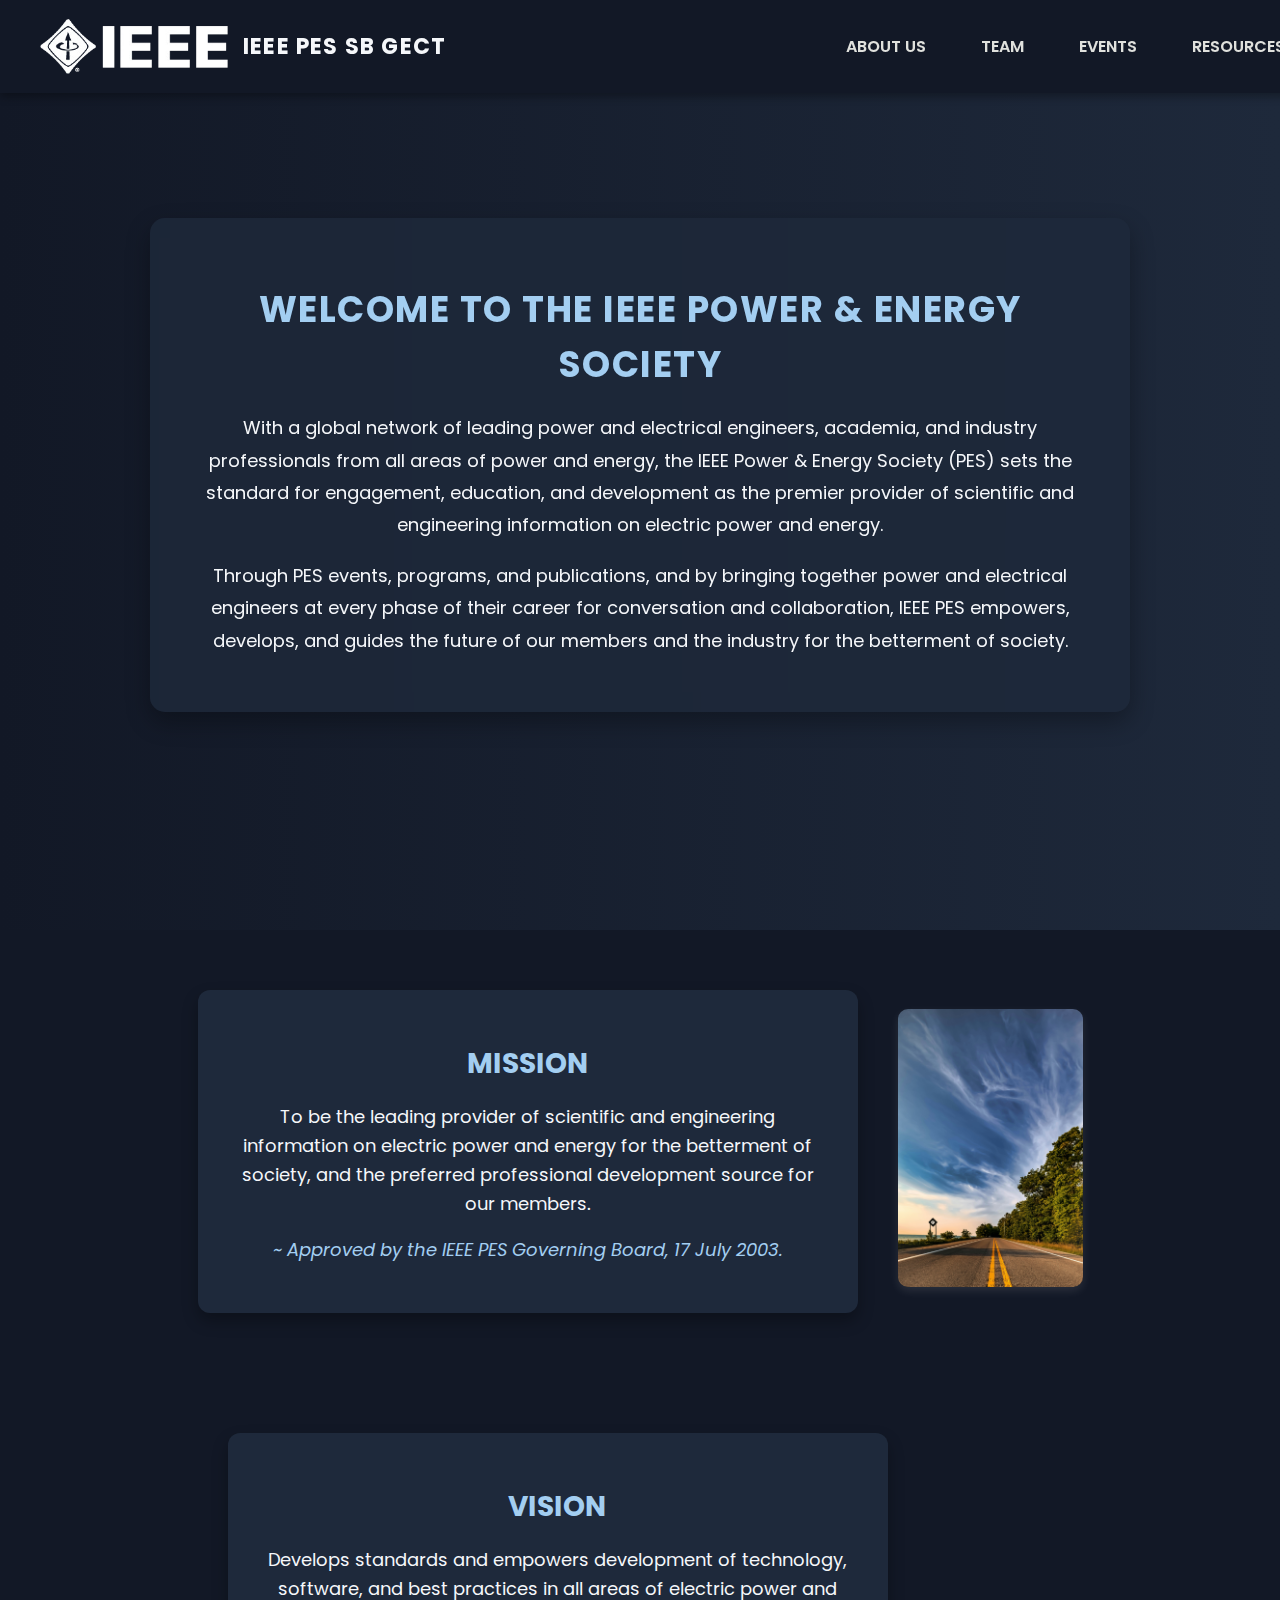
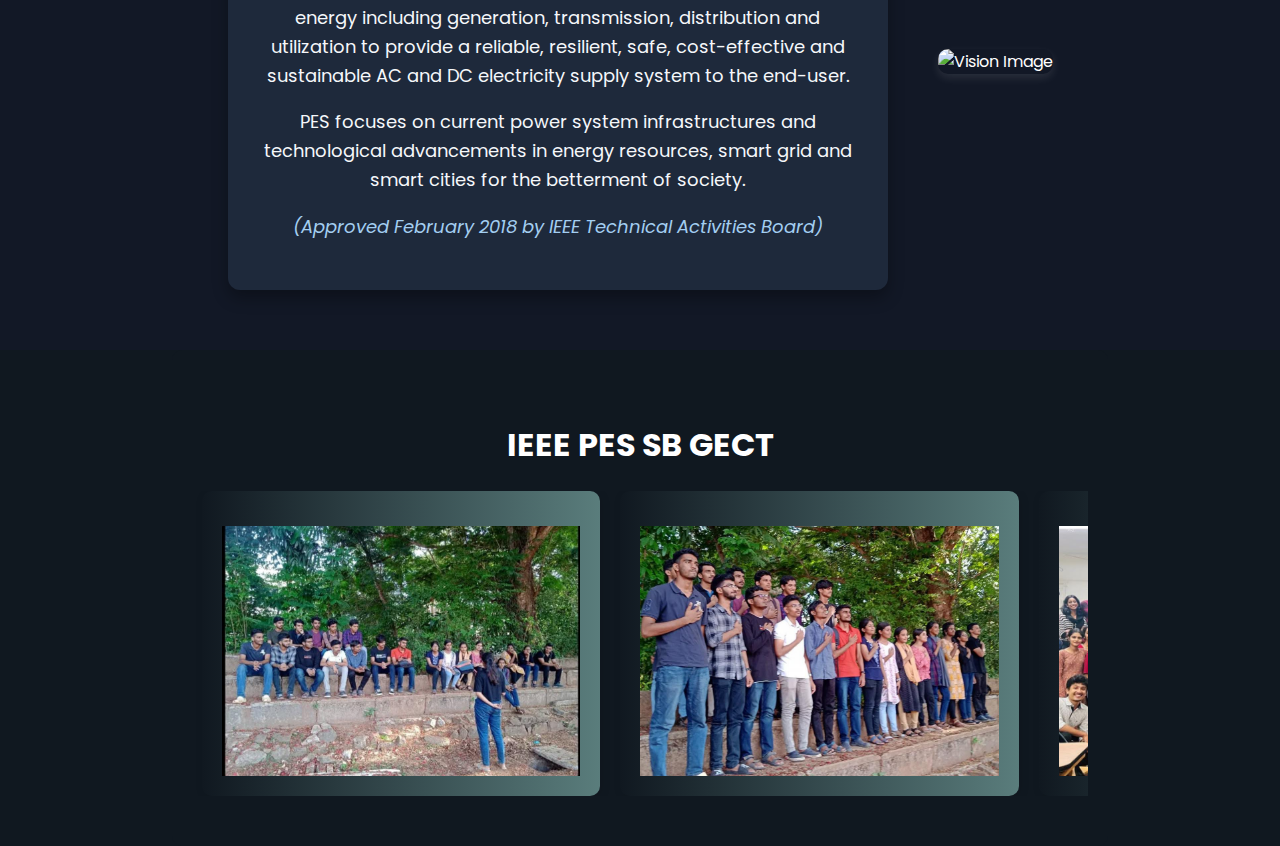
==== index.html @ 32d21b10 "Add files via upload" ====
<!DOCTYPE html>
<html lang="en">
<head>
    <meta charset="UTF-8">
    <meta name="viewport" content="width=device-width, initial-scale=1.0">
    <title>IEEE PES SB GECT</title>
    <link rel="stylesheet" href="style.css">
</head>
<body>

    <header>
        <nav class="navbar">
            <div class="logo-container">
                <img src="ieee.png" alt="IEEE Logo" class="logo">
                <span class="site-title">IEEE PES SB GECT</span>
            </div>
            <ul class="nav-links" id="nav-links">
                <li><a href="#about">ABOUT US</a></li>
                <li><a href="team.html">TEAM</a></li>
                <li><a href="events.html">EVENTS</a></li>
                <li><a href="resources.html">RESOURCES</a></li>
            </ul>
            <div class="menu-icon" id="menu-icon">
                <span></span>
                <span></span>
                <span></span>
            </div>
        </nav>
    </header> 
    
    <section class="hero">
        <div class="hero-content">
            <h1>Welcome to the IEEE Power & Energy Society</h1>
            <p>
                With a global network of leading power and electrical engineers, academia, and industry professionals from all areas of power and energy, the IEEE Power & Energy Society (PES) sets the standard for engagement, education, and development as the premier provider of scientific and engineering information on electric power and energy.
            </p>
            <p>
                Through PES events, programs, and publications, and by bringing together power and electrical engineers at every phase of their career for conversation and collaboration, IEEE PES empowers, develops, and guides the future of our members and the industry for the betterment of society.
            </p>
        </div>
    </section> 
    
    <section class="mission">
        <div class="mission-content">
            <h2>MISSION</h2>
            <p>
                To be the leading provider of scientific and engineering information on electric power and energy for the betterment of society, and the preferred professional development source for our members.
            </p>
            <p class="mission-approval">
                ~ Approved by the IEEE PES Governing Board, 17 July 2003.
            </p>
        </div>
        <div class="mission-image">
            <img src="mission.jpg" alt="Mission Image">
        </div>
    </section>

    <section class="vision">
        <div class="vision-content">
            <h2>VISION</h2>
            <p>
                Develops standards and empowers development of technology, software, and best practices in all areas of electric power and energy including generation, transmission, distribution and utilization to provide a reliable, resilient, safe, cost-effective and sustainable AC and DC electricity supply system to the end-user.
            </p>
            <p>
                PES focuses on current power system infrastructures and technological advancements in energy resources, smart grid and smart cities for the betterment of society.
            </p>
            <p class="vision-approval">
                (Approved February 2018 by IEEE Technical Activities Board)
            </p>
        </div>
        <div class="vision-image">
            <img src="vision.jpg" alt="Vision Image">
        </div>
    </section>
    
    <section class="reviews">
        <h1>IEEE PES SB GECT</h1>
        <div class="container">
            
            <div class="review-slider">
                <div class="review-track">
                    <div class="review-card">
                        <div class="reviewer">
                            <img src="cus1.jpg" alt="Reviewer Image">
                        </div>
                    </div>
    
                    <div class="review-card">
                        <div class="reviewer">
                            <img src="cus4.jpg" alt="Reviewer Image">
                        </div>
                    </div>
    
                    <div class="review-card">
                        <div class="reviewer">
                            <img src="cus2.jpg" alt="Reviewer Image">
                        </div>
                    </div>
    
                    <div class="review-card">
                        <div class="reviewer">
                            <img src="cus5.jpg" alt="Reviewer Image">
                        </div>
                    </div>
    
                    <div class="review-card">
                        <div class="reviewer">
                            <img src="cus3.jpg" alt="Reviewer Image">
                        </div>
                    </div>
                </div>
            </div>
        </div>
    </section>

    <script src="script.js"></script>
</body>
</html>
---- style.css ----
/* Full-Width Top Navigation Bar */
@import url('https://fonts.googleapis.com/css2?family=Poppins:wght@300;400;500;600;700&display=swap');
@import url('https://fonts.googleapis.com/css2?family=Bebas+Neue&display=swap');
@import url('https://fonts.googleapis.com/css2?family=Poppins:wght@300;400;600&display=swap');
@import url('https://fonts.googleapis.com/css2?family=Poppins:wght@300;400;600&display=swap');

.navbar {
    display: flex;
    justify-content: space-between;
    align-items: center;
    background: #121826;
    padding: 18px 40px;
    width: 100%;
    position: fixed;
    top: 0;
    left: 0;
    z-index: 1000;
    box-shadow: 0 4px 8px rgba(0, 0, 0, 0.2);
}

/* Logo Container */
.logo-container {
    display: flex;
    align-items: center;
}

/* IEEE Logo */
.logo {
    height: 55px;
    margin-right: 15px;
}

/* Title Text */
.site-title {
    font-size: 22px;
    font-weight: bold;
    color: #F5F7FA; /* Light Grayish White */
    text-transform: uppercase;
    letter-spacing: 1.2px;
}

/* Navigation Links */
.nav-links {
    list-style: none;
    display: flex;
    gap: 30px;
    margin-left: auto;  /* Pushes the links slightly left */
    padding-right: 20px; /* Adds space on the right to avoid cutting off */
    flex-wrap: wrap; /* Ensures responsiveness */
}

.nav-links li {
    display: inline;
}

.nav-links a {
    text-decoration: none;
    color: #F5F7FA; /* Light Gray */
    font-weight: 600;
    padding: 12px 18px;
    border-radius: 6px;
    transition: all 0.3s ease-in-out;
}

.nav-links a:hover {
    background: #1E293B; /* Slightly lighter navy for hover effect */
    color: #00A9FF; /* Bright blue accent */
    box-shadow: 0 4px 10px rgba(0, 169, 255, 0.3);
    transform: translateY(-2px);
}

/* Default - Hidden on larger screens */
.menu-icon {
    display: none;
    flex-direction: column;
    cursor: pointer;
}

/* Hamburger bars */
.menu-icon span {
    width: 30px;
    height: 3px;
    background-color: white;
    margin: 5px;
    border-radius: 5px;
    transition: all 0.3s ease-in-out;
}

/* Show menu icon on smaller screens */
@media (max-width: 768px) {
    .menu-icon {
        display: flex;
    }
}

/* Responsive Design */
@media (max-width: 768px) {
    .nav-links {
        display: none;
        flex-direction: column;
        position: absolute;
        top: 70px;
        right: 30px;
        background: #1E293B; /* Dark background for mobile menu */
        padding: 15px;
        border-radius: 12px;
        box-shadow: 0 8px 16px rgba(0, 0, 0, 0.3);
    }

    .nav-links.active {
        display: flex;
    }


}  

/* Main Hero Section */
.hero {
    display: flex;
    align-items: center;
    justify-content: center;
    text-align: center;
    min-height: 90vh;
    background: linear-gradient(to right, #121826, #1E293B); /* Dark gradient background */
    color: #F5F7FA; /* Light text for contrast */
    padding: 60px 20px;
}

.hero-content {
    max-width: 900px;
    background: rgba(30, 41, 59, 0.8); /* Semi-transparent dark box */
    padding: 40px;
    border-radius: 15px; /* Rounded edges for a soft, modern feel */
    box-shadow: 0 10px 25px rgba(0, 0, 0, 0.3); /* Depth effect */
    backdrop-filter: blur(8px); /* Slight blur for glassmorphism effect */
}

.hero-content h1 {
    font-size: 36px;
    font-weight: bold;
    margin-bottom: 20px;
    color: #A3CEF1; /* Soft sky blue for title */
    text-transform: uppercase;
    letter-spacing: 1.5px;
}

.hero-content p {
    font-size: 18px;
    line-height: 1.8;
    margin-bottom: 15px;
}

/* Responsive Design */
@media (max-width: 768px) {
    .hero {
        padding: 40px 15px;
    }

    .hero-content {
        padding: 30px;
    }

    .hero-content h1 {
        font-size: 28px;
    }

    .hero-content p {
        font-size: 16px;
    }
}

/* MISSION Section */
.mission {
    display: flex;
    align-items: center;
    justify-content: center;
    background: #121826; /* Dark background */
    padding: 60px 20px;
}

.mission-content {
    background: #1E293B; /* Slightly lighter dark blue box */
    color: #F5F7FA; /* Light Grayish White for readability */
    padding: 30px;
    border-radius: 12px; /* Rounded edges */
    max-width: 600px; /* Ensures content is well-aligned */
    box-shadow: 0 8px 16px rgba(0, 0, 0, 0.3); /* Soft shadow for depth */
}

.mission-content h2 {
    font-size: 28px;
    font-weight: bold;
    text-align: center;
    color: #A3CEF1; /* Soft blue accent */
    margin-bottom: 15px;
}

.mission-content p {
    font-size: 18px;
    line-height: 1.6;
    text-align: center;
}

.mission-approval {
    font-size: 16px;
    font-style: italic;
    margin-top: 15px;
    text-align: center;
    color: #A3CEF1;
}

/* Mission Image */
.mission-image {
    margin-left: 40px; /* Spacing between text and image */
}

.mission-image img {
    width: 185px; /* Adjust size as per need */
    height: auto;
    border-radius: 10px; /* Slight rounding on image edges */
    box-shadow: 0 4px 10px rgba(255, 255, 255, 0.1); /* Subtle shadow */
}

/* Responsive Design */
@media (max-width: 768px) {
    .mission {
        flex-direction: column;
        text-align: center;
    }

    .mission-image {
        margin-top: 20px;
        margin-left: 0;
    }

    .mission-image img {
        width: 180px;
    }
}

.vision {
    display: flex;
    align-items: center;
    justify-content: center;
    background: #121826; /* Dark background */
    padding: 60px 20px;
}

.vision-content {
    background: #1E293B; /* Slightly lighter dark blue box */
    color: #F5F7FA; /* Light Grayish White for readability */
    padding: 30px;
    border-radius: 12px; /* Rounded edges */
    max-width: 600px; /* Ensures content is well-aligned */
    box-shadow: 0 8px 16px rgba(0, 0, 0, 0.3); /* Soft shadow for depth */
}

.vision-content h2 {
    font-size: 28px;
    font-weight: bold;
    text-align: center;
    color: #A3CEF1; /* Soft blue accent */
    margin-bottom: 15px;
}

.vision-content p {
    font-size: 18px;
    line-height: 1.6;
    text-align: center;
}

.vision-approval {
    font-size: 16px;
    font-style: italic;
    margin-top: 15px;
    text-align: center;
    color: #A3CEF1;
}

/* Vision Image */
.vision-image {
    margin-left: 50px; /* Increased spacing between text and image */
}

.vision-image img {
    width: 440px; /* Increased size for better visibility */
    height: auto;
    border-radius: 10px; /* Slight rounding on image edges */
    box-shadow: 0 4px 10px rgba(255, 255, 255, 0.1); /* Subtle shadow */
}

/* Responsive Design */
@media (max-width: 768px) {
    .vision {
        flex-direction: column;
        text-align: center;
    }

    .vision-image {
        margin-top: 20px;
        margin-left: 0;
    }

    .vision-image img {
        width: 280px; /* Slightly increased size on mobile */
    }
}

/* General Styles */
body {
    font-family: Arial, sans-serif;
    background-color: #101820;
    color: #121826;
    margin: 0;
    padding: 0;
}

/* Chairperson Section */
.chairperson {
    display: flex;
    align-items: center;
    justify-content: center;
    flex-wrap: wrap;
    background: linear-gradient(to right, #1B263B, #415A77); /* Dark Navy to Steel Blue */
    color: white;
    padding: 60px 20px;
    border-radius: 12px;
    max-width: 90%;
    margin: 50px auto;
    box-shadow: 0 8px 16px rgba(0, 0, 0, 0.4);
}

/* Image Styling */
.chairperson-image img {
    width: 250px;
    height: 250px;
    object-fit: cover;
    border-radius: 50%;
    border: 5px solid #A3CEF1;
}

/* Content Styling */
.chairperson-content {
    max-width: 600px;
    margin-left: 40px;
}

.chairperson-content h2 {
    font-size: 28px;
    margin-bottom: 10px;
    color: #A3CEF1;
}

.chairperson-content h3 {
    font-size: 24px;
    margin-bottom: 10px;
    color: #E7ECEF;
}

.chairperson-content p {
    font-size: 20px;
    line-height: 1.6;
    margin-bottom: 12px;
}

/* Responsive Design */
@media (max-width: 768px) {
    .chairperson {
        flex-direction: column;
        text-align: center;
        padding: 40px 15px;
    }

    .chairperson-image img {
        width: 200px;
        height: 200px;
    }

    .chairperson-content {
        margin-left: 0;
        margin-top: 20px;
    }
}

.secretary {
    display: flex;
    align-items: center;
    justify-content: center;
    flex-wrap: wrap;
    background: linear-gradient(to right, #0D1B2A, #1B263B); /* Darker Gradient */
    color: white;
    padding: 60px 20px;
    border-radius: 12px;
    max-width: 90%;
    margin: 50px auto;
    box-shadow: 0 8px 16px rgba(0, 0, 0, 0.5);
}

.secretary-content {
    display: flex;
    align-items: center;
    gap: 20px; /* Adds space between image and text */
    max-width: 800px;
    text-align: left;
}

.secretary-image img {
    width: 250px;
    height: 250px;
    object-fit: cover;
    border-radius: 50%;
    border: 5px solid #A3CEF1;
}

.secretary-text {
    flex: 1; /* Takes remaining space */
}

.secretary h2 {
    font-size: 28px;
    text-transform: uppercase;
    color: #A3CEF1; /* Soft Sky Blue */
    margin-bottom: 10px;
}

.secretary h3 {
    font-size: 24px;
    font-weight: bold;
    color: #E0E1DD; /* Light Gray */
    margin-bottom: 15px;
}

.secretary p {
    font-size: 18px;
    line-height: 1.6;
    color: #F5F7FA; /* Light Grayish White */
    margin-bottom: 10px;
}

/* Responsive Design */
@media (max-width: 600px) {
    .secretary-content {
        flex-direction: column;
        text-align: center;
    }

    .secretary-image img {
        width: 120px;
        height: 120px;
    }
}

.chairperson-content, .secretary-content {
    font-family: "Poppins", sans-serif;
    font-weight: 400; /* Normal weight */
    font-size: 18px;
    line-height: 1.6;
    color: #F5F7FA; /* Light Grayish White */
}

.faculty-advisor {
    display: flex;
    align-items: center;
    justify-content: center;
    flex-wrap: wrap;
    background: linear-gradient(to right, #0D1B2A, #1B263B); /* Darker Gradient */
    color: white;
    padding: 60px 20px;
    border-radius: 12px;
    max-width: 90%;
    margin: 50px auto;
    box-shadow: 0 8px 16px rgba(0, 0, 0, 0.5);
}

.faculty-advisor-content {
    display: flex;
    align-items: center;
    gap: 20px; /* Adds space between image and text */
    max-width: 800px;
    text-align: left;
}

.faculty-image img {
    width: 250px;
    height: 250px;
    object-fit: cover;
    border-radius: 50%;
    border: 5px solid #A3CEF1;
}

.faculty-text {
    flex: 1; /* Takes remaining space */
}

.faculty-advisor h2 {
    font-size: 28px;
    text-transform: uppercase;
    color: #A3CEF1; /* Soft Sky Blue */
    margin-bottom: 10px;
}

.faculty-advisor h3 {
    font-size: 24px;
    font-weight: bold;
    color: #E0E1DD; /* Light Gray */
    margin-bottom: 15px;
}

.faculty-advisor p {
    font-size: 18px;
    line-height: 1.6;
    color: #F5F7FA; /* Light Grayish White */
    margin-bottom: 10px;
}

/* Responsive Design */
@media (max-width: 600px) {
    .faculty-advisor-content {
        flex-direction: column;
        text-align: center;
    }

    .faculty-image img {
        width: 120px;
        height: 120px;
    }
}

.faculty-advisor-content {
    font-family: "Poppins", sans-serif;
    font-weight: 400; /* Normal weight */
    font-size: 18px;
    line-height: 1.6;
    color: #F5F7FA; /* Light Grayish White */
}

/* General Styling */
/* Navbar */
.navbar {
    display: flex;
    justify-content: space-between;
    align-items: center;
    background: #121826;
    padding: 18px 40px;
    width: 100%;
    position: fixed;
    top: 0;
    left: 0;
    z-index: 1000;
    box-shadow: 0 4px 8px rgba(0, 0, 0, 0.3);
}

.logo-container {
    display: flex;
    align-items: center;
}

.logo {
    height: 55px;
    margin-right: 15px;
}

.site-title {
    font-size: 22px;
    font-weight: bold;
    color: #F5F7FA;
    text-transform: uppercase;
    letter-spacing: 1.2px;
}

.nav-links {
    list-style: none;
    display: flex;
    gap: 25px;
}

.nav-links a {
    text-decoration: none;
    color: #E0E1DD;
    font-weight: 600;
    padding: 10px 15px;
    border-radius: 6px;
    transition: all 0.3s ease-in-out;
}

.nav-links a:hover, .nav-links .active {
    background: #415A77;
    color: #F5F7FA;
    box-shadow: 0 4px 10px rgba(65, 90, 119, 0.3);
    transform: translateY(-2px);
}

/* Events Section */
.events {
    padding: 100px 20px;
    text-align: center;
}

.section-title {
    font-family: 'Bebas Neue', sans-serif;
    font-size: 48px;  /* Adjust as needed */
    font-weight: bold;
    text-align: center;
    color: #E7ECEF; /* Light grayish blue */
    text-transform: uppercase;
    letter-spacing: 2px;
    margin-top: 30px;
    
}

/* Event Box */
/* Event Box - CIRCUITEX 2.0 */
.event-box {
    display: flex;
    flex-wrap: wrap;
    align-items: center;
    background: linear-gradient(to right, #1B1B2F, #4E6E81); /* Darker Gradient (Same as 2nd event) */
    color: white;
    border-radius: 12px;
    padding: 40px;
    max-width: 90%;
    margin: 30px auto;
    box-shadow: 0 8px 16px rgba(0, 0, 0, 0.5);
    gap: 20px;
    text-align: left;
}

.event-image {
    width: 350px;
    height: auto;
    border-radius: 10px;
    margin-right: 20px;
}

.event-content {
    flex: 2;
    max-width: 600px;
    padding: 10px;
    font-family: "Poppins", sans-serif;
}

.event-content h3 {
    font-size: 28px;
    color: #A3CEF1;
}

.event-content ul {
    padding: 0;
    list-style-type: none;
}

.event-content ul li {
    margin-bottom: 10px;
}

.event-content a {
    color: #00A9FF;
    text-decoration: none;
    font-weight: bold;
}

.event-content a:hover {
    text-decoration: underline;
}

/* Responsive Design */
@media (max-width: 768px) {
    .event-box {
        flex-direction: column;
        text-align: center;
        padding: 20px;
    }

    .event-image img {
        max-width: 300px;
        margin-bottom: 20px;
    }

    .event-content {
        max-width: 100%;
        text-align: center;
    }
}


.event-box-ev {
    display: flex;
    flex-wrap: wrap;
    align-items: center;
    background: linear-gradient(to right, #1B1B2F, #4E6E81); /* Darker Gradient */
    color: white;
    border-radius: 12px;
    padding: 40px;
    max-width: 90%;
    margin: 30px auto;
    box-shadow: 0 8px 16px rgba(0, 0, 0, 0.5);
    gap: 20px;
}

.event-image-ev {
    flex: 1;
    text-align: left;
}

.event-image-ev img {
    width: 100%;
    max-width: 400px;
    border-radius: 8px;
    box-shadow: 0 4px 10px rgba(255, 255, 255, 0.2);
}

.event-content-ev {
    flex: 2;
    padding: 10px;
    text-align: left;
    font-family: "Poppins", sans-serif;
}

.event-content-ev h3 {
    font-size: 28px;
    font-weight: 600;
    margin-bottom: 10px;
}

.event-content-ev ul {
    padding-left: 20px;
    margin-bottom: 10px;
}

.event-content-ev ul li {
    font-size: 16px;
}

/* Registration Link */
.event-content-ev a {
    color: #00A9FF;
    text-decoration: none;
    font-weight: 600;
}

.event-content-ev a:hover {
    text-decoration: underline;
}

/* Responsive Design */
@media (max-width: 768px) {
    .event-box, .event-box-ev {
        flex-direction: column;
        padding: 20px;
    }

    .event-image img, .event-image-ev img {
        max-width: 300px;
    }

    .event-content, .event-content-ev {
        text-align: left;
    }
}

.resources-container {
    max-width: 900px;
    margin: 40px auto;
    padding: 20px;
}

/* General Page Styling */
body {
    font-family: 'Poppins', sans-serif;
    background-color: #101820; /* Almost Black */
    color: white;
    margin: 0;
    padding: 0;
}

/* Header */
.header {
    background: linear-gradient(to right, #274C77, #6096BA);
    padding: 20px;
    text-align: center;
}

.header h1 {
    font-size: 36px;
    color: #E7ECEF;
    margin: 0;
}

/* Resources Section */
.resources-container {
    max-width: 100vw;
    margin: 40px auto;
    padding: 20px;
}

.resources-container {
    display: flex;
    flex-direction: column;
    align-items: center;
    gap: 40px; /* Adds space between the two resource boxes */
    padding: 50px 10%;
}

.resource-box {
    position: relative;
    width: 100%;
    max-width: 900px;
    padding: 40px;
    border-radius: 15px;
    color: white;
    font-family: 'Poppins', sans-serif;
    box-shadow: 0 10px 30px rgba(0, 0, 0, 0.3);
    overflow: hidden;
    background-size: cover;
    background-position: center;
}

/* Background images for each resource box */
.resource-box:first-child {
    background: linear-gradient(to right, rgba(0, 0, 0, 0.7), rgba(0, 0, 0, 0.5)), 
                url('../images/ieee_resource.jpg') no-repeat center center/cover;
}

.resource-box:last-child {
    background: linear-gradient(to right, rgba(0, 0, 0, 0.7), rgba(0, 0, 0, 0.5)), 
                url('../images/pes_resource.jpg') no-repeat center center/cover;
}

/* Overlay effect to improve text readability */
.resource-box::before {
    content: "";
    position: absolute;
    top: 0;
    left: 0;
    width: 100%;
    height: 100%;
    background: rgba(0, 0, 0, 0.5);
    z-index: 0;
}

/* Make sure text is always on top */
.resource-box h2,
.resource-box p,
.resource-box a {
    position: relative;
    z-index: 1;
}

/* Heading Styling */
.resource-box h2 {
    font-size: 28px;
    margin-bottom: 15px;
    text-transform: uppercase;
    letter-spacing: 1px;
    font-weight: 600;
}

/* Paragraph Styling */
.resource-box p {
    font-size: 16px;
    line-height: 1.8;
    margin-bottom: 15px;
}

/* Link Styling */
.resource-box a {
    color: #A3CEF1;
    font-weight: bold;
    text-decoration: none;
    transition: color 0.3s;
}

.resource-box a:hover {
    color: #F5F7FA;
}
.resource-image2 {
    flex-shrink: 0;
    display: flex;
    justify-content: center;
    align-items: center;
    width: 320px; /* Fixed width for the box */
    height: 200px; /* Fixed height for the box */
    overflow: hidden; /* Prevents image from exceeding the box */
    border-radius: 10px;
    box-shadow: 0 5px 15px rgba(0, 0, 0, 0.3);
    background: rgba(255, 255, 255, 0.1); /* Optional background for aesthetics */
}

.resource-image2 img {
    width: 100%;
    height: 100%;
    object-fit: cover; /* Ensures image scales properly within the box */
    border-radius: 10px;
}
@media screen and (max-width: 768px) {
    .resource-box {
        flex-direction: column;
        text-align: center;
        padding: 20px;
    }

    .resource-content {
        text-align: center;
    }

    .resource-image img {
        width: 80%;
        max-width: 300px;
    }
}

.reviews {
    background-color: #101820 !important;
    width: 70%;
    margin: auto;
    text-align: center;
    padding: 50px 20px;
    background: #f9f9f9;
    border-radius: 10px;
    overflow: hidden;
    position: relative;
    
}

.review-slider {
    background-color: #101820;
    width: 100%;
    overflow: hidden;
    position: relative;
}

.review-track {
    background-color: #101820;
    display: flex;
    width: 200%;
    animation: slideRight 15s linear infinite;
}

.review-card {
    flex: 0 0 20%;
    background: linear-gradient(to right, #101820, #5A7D7C); ;
    padding: 20px;
    margin: 0 10px;
    border-radius: 10px;
    box-shadow: 2px 2px 10px rgba(0, 0, 0, 0.1);
    text-align: center;
}

.reviewer {
    background-color: #101820;
    margin-top: 15px;
}

.reviewer {
    background-color: #101820;
    width: 100%; /* Ensures it takes full width of the container */
    height: 250px;
    display: flex;
    align-items: center;
    justify-content: center;
    overflow: hidden; /* Ensures the image stays within the border */
}

.reviewer img {
    width: 100%; /* Makes the image fill the container */
    height: 100%;
    object-fit: cover; /* Ensures the image covers the area without stretching */

}
/* Responsive adjustments for different screen sizes */
@media screen and (max-width: 1024px) {
    .review-track {
        width: 400%; /* Adjusting for more slides */
    }
    .review-card {
        flex: 0 0 25%; /* Increase card size for better visibility */
    }
}

@media screen and (max-width: 768px) {
    .reviews {
        width: 95%;
        padding: 30px 10px;
    }

    .review-track {
        width: 500%;
    }

    .review-card {
        flex: 0 0 50%; /* Show two reviews per slide */
        margin: 5px;
    }
}

@media screen and (max-width: 480px) {
    .review-track {
        width: 1000%;
    }

    .review-card {
        flex: 0 0 100%; /* Show one review per slide */
    }
}

/* Animation to move slides */
@keyframes slideRight {
    0% { transform: translateX(0); }
    100% { transform: translateX(-100%); }
}
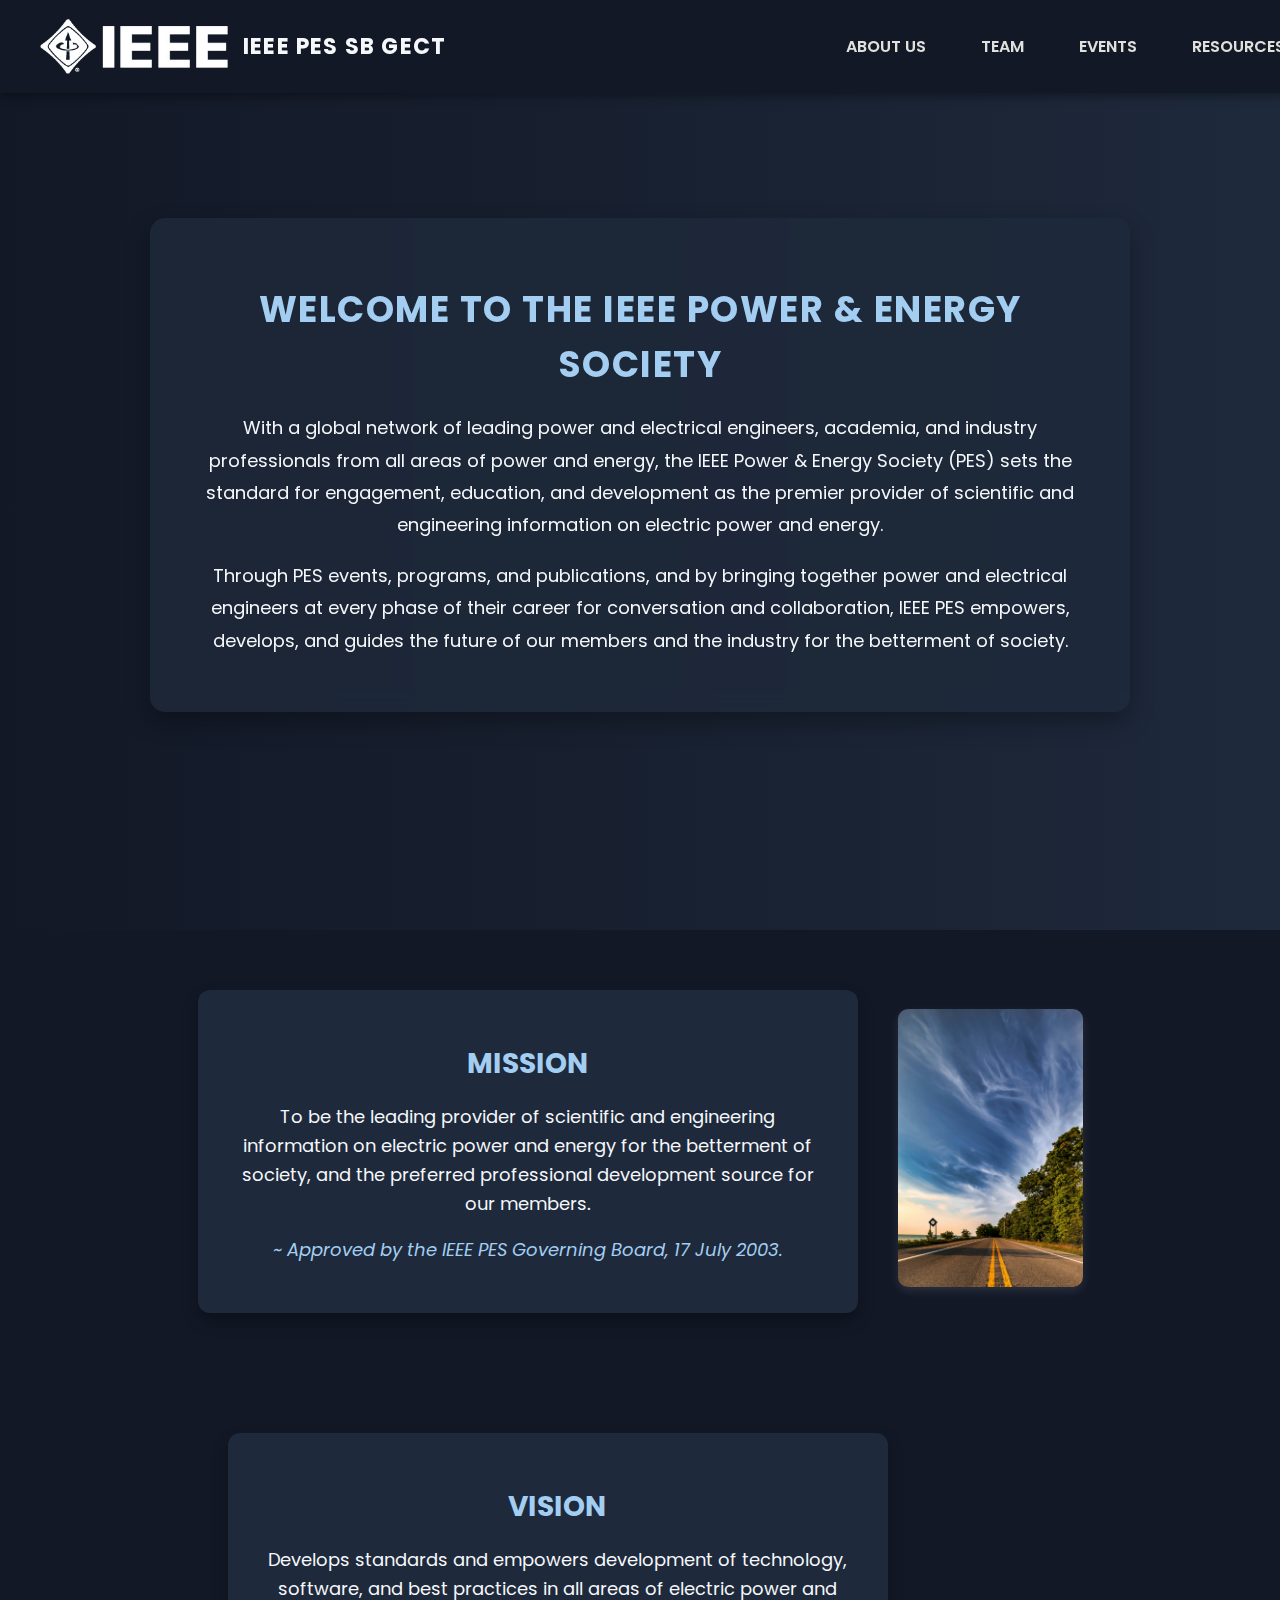
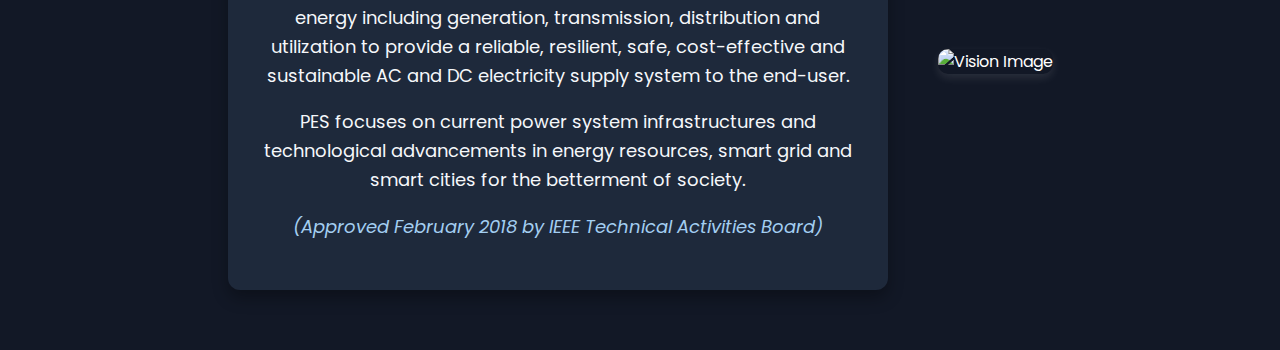
==== commit 45a0680f: "Update index.html" ====
--- a/index.html
+++ b/index.html
@@ -73,46 +73,6 @@
         </div>
     </section>
     
-    <section class="reviews">
-        <h1>IEEE PES SB GECT</h1>
-        <div class="container">
-            
-            <div class="review-slider">
-                <div class="review-track">
-                    <div class="review-card">
-                        <div class="reviewer">
-                            <img src="cus1.jpg" alt="Reviewer Image">
-                        </div>
-                    </div>
-    
-                    <div class="review-card">
-                        <div class="reviewer">
-                            <img src="cus4.jpg" alt="Reviewer Image">
-                        </div>
-                    </div>
-    
-                    <div class="review-card">
-                        <div class="reviewer">
-                            <img src="cus2.jpg" alt="Reviewer Image">
-                        </div>
-                    </div>
-    
-                    <div class="review-card">
-                        <div class="reviewer">
-                            <img src="cus5.jpg" alt="Reviewer Image">
-                        </div>
-                    </div>
-    
-                    <div class="review-card">
-                        <div class="reviewer">
-                            <img src="cus3.jpg" alt="Reviewer Image">
-                        </div>
-                    </div>
-                </div>
-            </div>
-        </div>
-    </section>
-
     <script src="script.js"></script>
 </body>
-</html>    +</html>    
